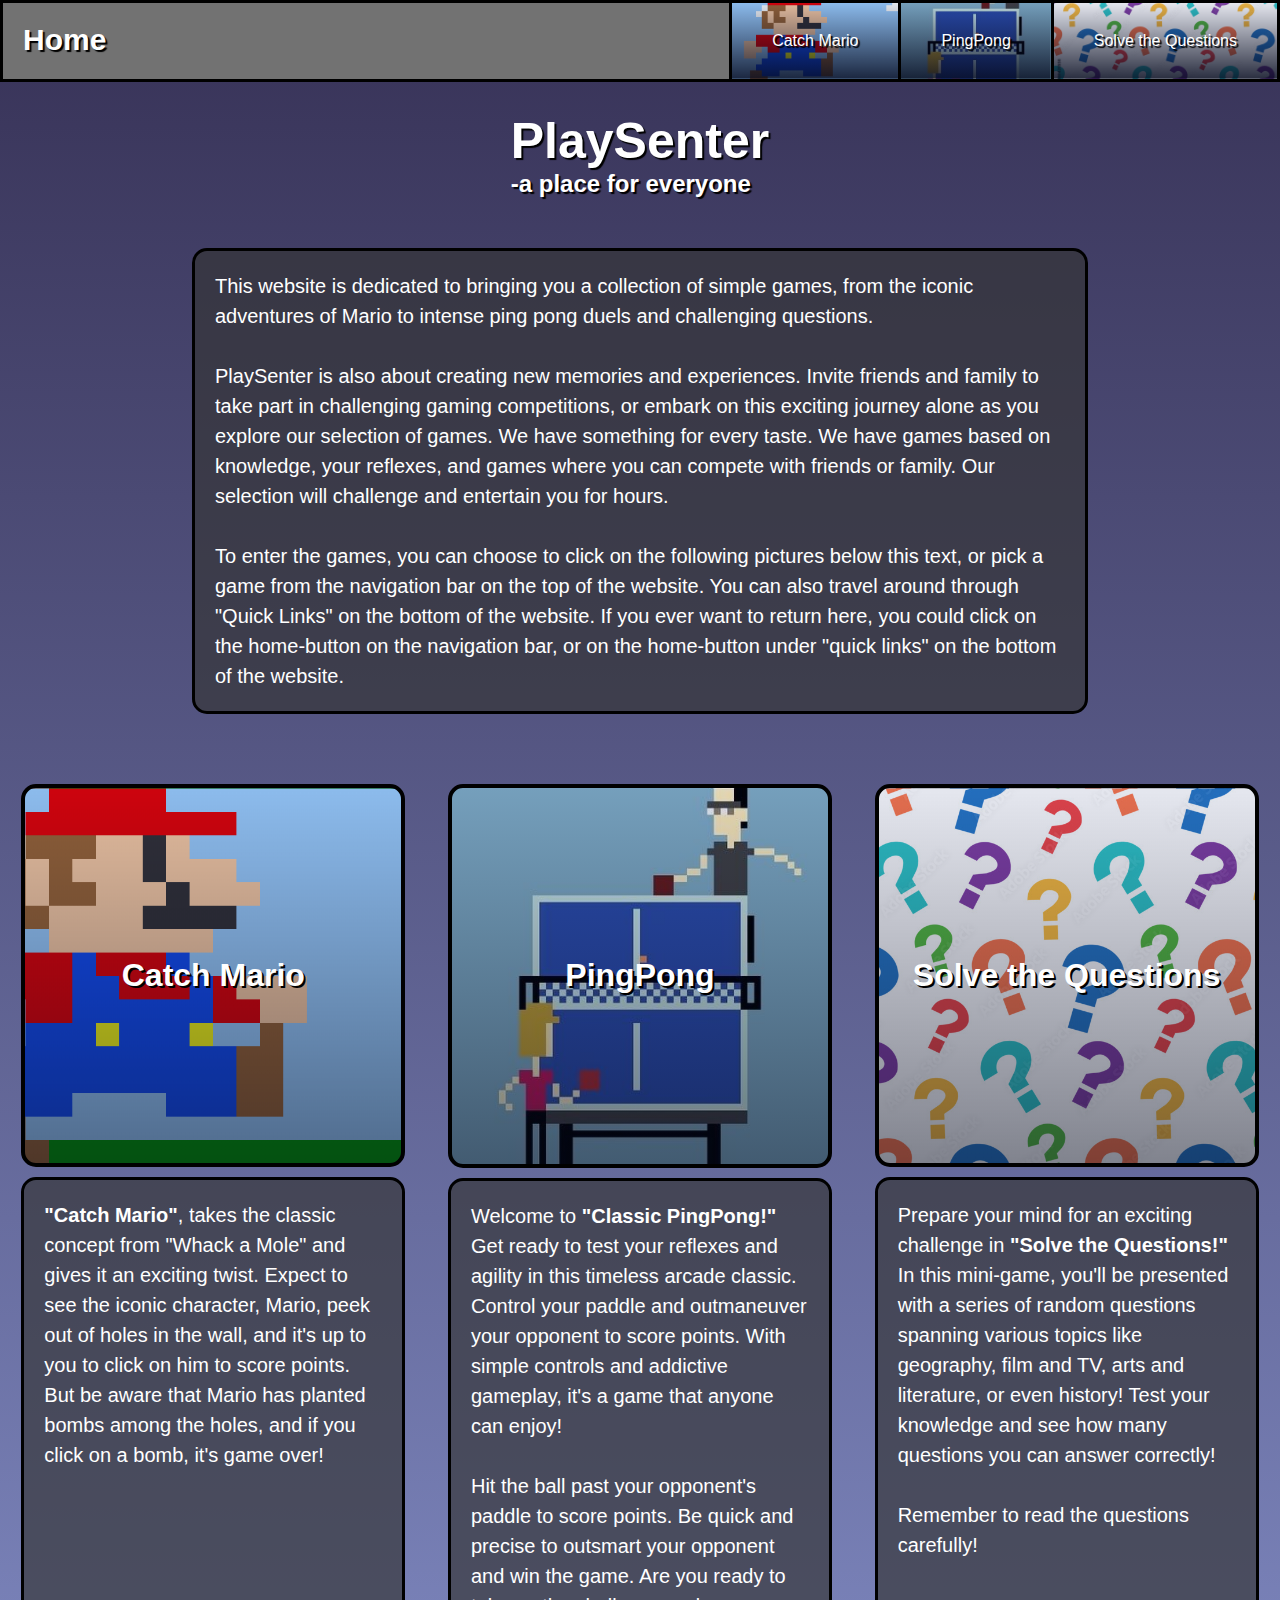
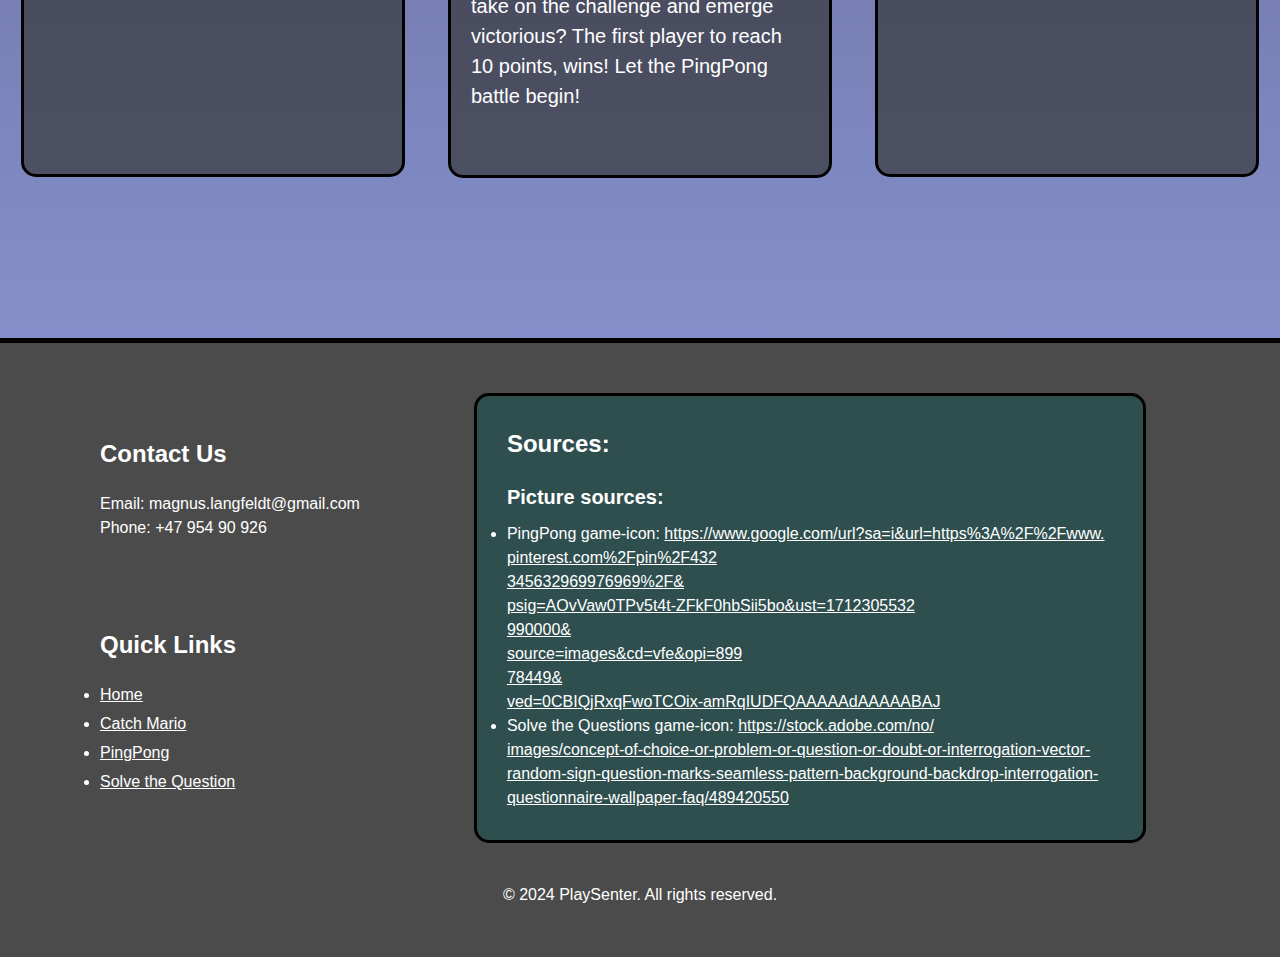
==== Index/index.html @ 9bac4416 "Rename Index.html to index.html" ====
<!DOCTYPE html>
<html lang="no">
<head>
    <meta charset="UTF-8">
    <meta name="viewport" content="width=device-width, initial-scale=1.0">
    <title>PlaySenter</title>
    <link rel="stylesheet" href="https://cdnjs.cloudflare.com/ajax/libs/font-awesome/6.4.2/css/all.min.css">
    <link rel="Stylesheet" href="../Common CSS/footer.css">
    <link rel="Stylesheet" href="./index.css">
    <link rel="Stylesheet" href="../Common CSS/navbar.css">
    
</head>
<body>
    <header>
        <nav1>
          <a href="index.html">Home</a>
          <i class="fa-solid fa-bars"></i>
        </nav1>
        <nav2>
          <a href="../Minigames/Catch Mario/Catch-Mario.html" id="navMario">Catch Mario</a>
          <a href="../Minigames/PingPong/PP.html" id="navPong">PingPong</a>
          <a href="../Minigames/Solve the Questions/Solve-the-Questions.html" id="navSolve">Solve the Questions</a>
        </nav2>
    </header>
    <main>
        <div id="margin-box">
            <div id="intro">
                <h1>PlaySenter</h1>
                <h2>-a place for everyone</h2>
            </div>
        </div>
        <div id="introducingText">
            <p>
                
                This website is dedicated to bringing you a collection of simple games, from the iconic adventures of Mario to intense ping pong duels and challenging questions.
            </p>
            <br>
            <p>
                PlaySenter is also about creating new memories and experiences. Invite friends and family to take part in challenging gaming competitions, or embark on this exciting journey alone as you explore our selection of games. We have something for every taste. We have games based on knowledge, your reflexes, and games where you can compete with friends or family. Our selection will challenge and entertain you for hours.
            </p>
            <br>
            <p>
                To enter the games, you can choose to click on the following pictures below this text, or pick a game from the navigation bar on the top of the website. You can also travel around through "Quick Links" on the bottom of the website. If you ever want to return here, you could click on the home-button on the navigation bar, or on the home-button under "quick links" on the bottom of the website.
            </p>
        </div>
        <div id="velg-spill">
            <div id="catchMario">
                <a href="../Minigames/Catch Mario/Catch-Mario.html">
                    <div id="mario">
                    <h3>Catch Mario</h3>
                    </div>
                </a>
                <p>
                    <b>"Catch Mario"</b>, takes the classic concept from "Whack a Mole" and gives it an exciting twist.
                    Expect to see the iconic character, Mario, peek out of holes in the wall, and it's up to you to click on him to score points. But be aware that Mario has planted bombs among the holes, and if you click on a bomb, it's game over!
                </p>
            </div>
            <div id="playPong">
                <a href="../Minigames/PingPong/PP.html">
                    <div id="PingPong">
                    <h3>PingPong</h3>
                    </div>
                </a>
                <p>
                    Welcome to <b>"Classic PingPong!"</b>
                     Get ready to test your reflexes and agility in this timeless arcade classic. Control your paddle and outmaneuver your opponent to score points. With simple controls and addictive gameplay, it's a game that anyone can enjoy!
                    <br>
                    <br>
                    Hit the ball past your opponent's paddle to score points.
                    Be quick and precise to outsmart your opponent and win the game.
                    Are you ready to take on the challenge and emerge victorious? The first player to reach 10 points, wins! Let the PingPong battle begin!
                </p>
            </div>
            <div id="questionS">
                <a href="../Minigames/Solve the Questions/Solve-the-Questions.html">
                    <div id="Questions">
                    <h3>Solve the Questions</h3>
                    </div>
                </a>
                <p>
                    Prepare your mind for an exciting challenge in <b>"Solve the Questions!"</b> In this mini-game, you'll be presented with a series of random questions spanning various topics like geography, film and TV, arts and literature, or even history! Test your knowledge and see how many questions you can answer correctly!
                    <br>
                    <br>
                    Remember to read the questions carefully!
                </p>
            </div>
    </main>
    <footer>
        <section-footer>
            <article-footer class="contact-us">
                <p class="title-footer">Contact Us</p>
                <p>Email: magnus.langfeldt@gmail.com</p>
                <p>Phone: +47 954 90 926</p>
            </article-footer>

            <article-footer class="sources">
                <p class="title-footer">Sources:</p>
                <p class="sourceKind"><b>Picture sources:</b></p>
                <ul>
                    <li>
                        PingPong game-icon: <a href="https://www.google.com/url?sa=i&url=https%3A%2F%2Fwww.pinterest.com%2Fpin%2F432345632969976969%2F&psig=AOvVaw0TPv5t4t-ZFkF0hbSii5bo&ust=1712305532990000&source=images&cd=vfe&opi=89978449&ved=0CBIQjRxqFwoTCOix-amRqIUDFQAAAAAdAAAAABAJ">https://www.google.com/url?sa=i&url=https%3A%2F%2Fwww.<br>pinterest.com%2Fpin%2F432<br>345632969976969%2F&<br>psig=AOvVaw0TPv5t4t-ZFkF0hbSii5bo&ust=1712305532<br>990000&<br>source=images&cd=vfe&opi=899<br>78449&<br>ved=0CBIQjRxqFwoTCOix-amRqIUDFQAAAAAdAAAAABAJ</a>
                    </li>
                    <li>
                        Solve the Questions game-icon: <a href="https://stock.adobe.com/no/images/concept-of-choice-or-problem-or-question-or-doubt-or-interrogation-vector-random-sign-question-marks-seamless-pattern-background-backdrop-interrogation-questionnaire-wallpaper-faq/489420550">https://stock.adobe.com/no/<br>images/concept-of-choice-or-problem-or-question-or-doubt-or-interrogation-vector-random-sign-question-marks-seamless-pattern-background-backdrop-interrogation-questionnaire-wallpaper-faq/489420550</a>
                    </li>
                </ul>
            </article-footer>

            <article-footer class="quick-links">
                <p class="title-footer">Quick Links</p>
                <ul class="footer-list">
                    <li class="footer-list-item">
                        <a href="index.html" class="links">Home</a>
                    </li>
                    <li class="footer-list-item">
                        <a href="../Minigames/Catch Mario/Catch-Mario.html" class="links">Catch Mario</a>
                    </li>
                    <li class="footer-list-item">
                        <a href="../Minigames/PingPong/PP.html" class="links">PingPong</a>
                    </li>
                    <li class="footer-list-item">
                        <a href="../Minigames/Solve the Questions/Solve-the-Questions.html" class="links">Solve the Question</a>
                    </li>
                </ul>
            </article-footer>
        </section-footer>
        <p class="footer-copyright">&copy; 2024 PlaySenter. All rights reserved.</p>
    </footer>
    
    <script src="../Common Javascript/navbar.js"></script>
</body>
</html>
---- Common CSS/footer.css ----
footer * {
  line-height: 1.5;
}

/*Container for the footer*/
footer {
    background-color: rgb(75, 75, 75);
    color: white;
    border-top: 5px solid black;
    padding: 50px;
    gap: 20px;
    margin: 0;
    margin-top: 150px;
}

footer p {
  color: white
}
  
/*Container for the items in the footer*/
section-footer {
  display: grid;
  grid-template-areas: 
  "contact-us sources"
  "quick-links sources"
}
  
/*Container for individual items in the footer*/
article-footer {
  padding: 30px;
  width: 360px;
  margin: auto auto auto 20px;
}

.quick-links, .contact-us {
  width: fit-content
}
  
/*Generel styling*/
.title-footer {
  font-size: 24px;
  font-weight: bold;
  margin-bottom: 20px;
  text-align: left;
}
  
/*Contact us section*/
.contact-us {
  grid-area: contact-us;
}
.contact-us > p {
  text-align: left;
}
  
/*About us section*/
.sources {
  grid-area: sources;
  border: 3px solid rgb(0, 0, 0);
  padding: 30px;
  border-radius: 15px;
  background-color: darkslategray;
  width: 80%;
  margin: auto auto;
}
.sources * {
  color: white;
}
.sources li {
  text-align: left;
}  

/*Quick links section*/
.quick-links {
  grid-area: quick-links;
}
  
.links {
  color:white;
}
  
.footer-list-item {
  margin-bottom: 5px;
  text-decoration: underline;
  text-align: left;
}
  
/*Copyrigth text*/
.footer-copyright {
  margin: auto auto;
  margin-top: 40px;
  text-align: center;
}

.sourceKind {
  text-align: left;
  font-size: 20px; 
  margin: 10px; 
  margin-left: 0;
}

/*Screen between 0px and 440px*/
@media (max-width: 529px) {
  section-footer {
    display: grid;
    grid-template-areas: 
    "contact-us"
    "sources"
    "quick-links";
    margin: 0 0;
    text-align: left;
  }
  footer {
    padding: 15px;
  }
  .sources {
    width: fit-content;
    margin: auto 20px;
  }
  .sources > ul {
    padding-left: 0
  }
  
  article-footer {
    padding: 30px;
    width: 100%;
    margin: auto 15px;
  }
}
  
/*Screen between 440px and 930px*/
@media (min-width: 529px) and (max-width: 930px) {
  footer {
    padding: 35px;
  }

  article-footer, .sources {
    margin: auto auto auto 10px;
  }
  
  section-footer {
    display: grid;
    grid-template-areas:    
    "contact-us"
    "sources"
    "quick-links";
    margin: auto auto;
  }
}
---- Index/index.css ----
* {
    margin: 0;
    padding: 0;
    box-sizing: border-box;
    text-align: center;
    font-family: Arial, Helvetica, sans-serif;
}

h1, h2 {
    text-shadow: 2px 2px 1px black;
    color: white;
}
body {
    background: linear-gradient(rgba(20, 14, 57, 0.852), rgba(93, 120, 228, 0.6));
}

#velg-spill > div > a > div {
    background-position: center;
    background-size: cover;
    border: 4px solid black;
    border-radius: 15px;
    transition: 0.5s;
    margin-left: auto;
    margin-right: auto;
    width: 90%;
    aspect-ratio: 1 / 1;
    display: flex;
    justify-content: center;
    align-items: center;
}

#mario {
    background-image: linear-gradient(rgba(0, 20, 98, 0.1), rgba(4,9,30,0.5)), url("../Media/Index/Mario.png");

}
#PingPong {
    background-image: linear-gradient(rgba(0, 20, 98, 0.1), rgba(4,9,30,0.5)), url("../Media/Index/PingPong.jpeg");
}
#Questions {
    background-image: linear-gradient(rgba(0, 20, 98, 0.1), rgba(4,9,30,0.5)), url("../Media/Index/Question.jpeg");
}

#velg-spill > div > a > div > h3 {
    text-shadow: 2px 2px 0px black;
}

#mario:hover, #mario:active {
    background-image: linear-gradient(rgba(23, 20, 51, 0.674), rgba(255, 0, 0, 0.5)), url("../Media/Index/Mario.png");
}
#PingPong:hover, #PingPong:active {
    background-image: linear-gradient(rgba(23, 20, 51, 0.674), rgba(255, 0, 0, 0.5)), url("../Media/Index/PingPong.jpeg");
}
#Questions:hover, #Questions:active {
    background-image: linear-gradient(rgba(23, 20, 51, 0.674), rgba(255, 0, 0, 0.5)), url("../Media/Index/Question.jpeg");
}

#velg-spill a {
    text-decoration: none;
    margin: 20px 0;
}

h1 {
    font-size: 50px;
    margin-top: 30px;
}
#intro {
    display: flex;
    flex-direction: column;
    align-items: flex-start;
    justify-content: center;
}
#margin-box {
    display: flex;
    justify-content: center;
}

#introducingText {
    border: 3px solid black;
    border-radius: 15px;
    padding: 20px;
    margin: 50px;
    margin-left: 15%;
    margin-right: 15%;
}
#introducingText, #velg-spill > div > p {
    background-color: rgba(51, 51, 51, 0.663);
    color: white;
    font-size: 20px;
    line-height: 1.5;
}
#introducingText > p {
    text-align: left;
}
#velg-spill {
    display: grid;
    grid-template-columns: 1fr 1fr 1fr;
    margin-top: 70px;
}
#velg-spill > div > p {
    border: 3px solid black;
    border-radius: 15px;
    width: 90%;
    height: 600px;
    margin: 10px auto;
    padding: 20px;
    text-align: left;
}
#velg-spill > div > a > div > h3 {
    font-size: 200%;
}
#velg-spill h3 {
    color: white;
}

@media (max-width: 1100px) {
    #introducingText > p {
        margin: 5px;
        font-size: 100%;
    }
    #velg-spill > div > p {
        font-size: 100%;
    }
}
@media (max-width: 785px) {
    #velg-spill {
        grid-template-columns: 1fr;
        width: fit-content;
    }
    #velg-spill > div {
        width: 90%;
        margin: 0 auto;
    }
    #introducingText {
        width: 80%;
        margin-left: auto;
        margin-right: auto;
    }
    #velg-spill > div > p {
        height: fit-content;
    }
}
---- Common CSS/navbar.css ----
header * {
    margin: 0;
    padding: 0;
    box-sizing: border-box;
    text-align: center;
}
/*Header*/
header {
    display: flex;
    justify-content: space-between;
    background-color: rgb(114, 114, 114);
    border: 3px solid black;
}
  
header a {
    color: rgb(255, 255, 255);
    text-decoration: none;
    padding: 20px;
    text-shadow: 2px 2px 1px black;
}
  
header a:hover, header a:active {
    background-image: linear-gradient(#00000099, rgba(251, 22, 22, 0.6));
}
#navMario {
    background-image: linear-gradient(rgba(0, 20, 98, 0.1), rgba(4, 9, 30, 0.849)), url("../Media/Index/Mario.png");
    background-position: center;
    background-size: cover;
    border-left: 3px solid black;
}
#navMario:hover {
    background-image: linear-gradient(rgba(0, 0, 0, 0.6), rgba(251, 22, 22, 0.6)), url("../Media/Index/Mario.png");
}

#navPong {
    background-image: linear-gradient(rgba(0, 20, 98, 0.1), rgba(4, 9, 30, 0.849)), url("../Media/Index/PingPong.jpeg");
    background-position: center;
    background-size: cover;
    border-left: 3px solid black;
}
#navPong:hover {
    background-image: linear-gradient(rgba(0, 0, 0, 0.6), rgba(251, 22, 22, 0.6)), url("../Media/Index/PingPong.jpeg");
}

#navSolve {
    background-image: linear-gradient(rgba(0, 20, 98, 0.1), rgba(4, 9, 30, 0.849)), url("../Media/Index/Question.jpeg");
    background-position: center;
    background-size: cover;
    border-left: 3px solid black;
}
#navSolve:hover {
    background-image: linear-gradient(rgba(0, 0, 0, 0.6), rgba(251, 22, 22, 0.6)), url("../Media/Index/Question.jpeg");
}
  
/*Home button*/
header nav1 {
    display: flex;
    justify-content: space-between;
    border-bottom: none;
}
  
header nav1 a {
    font-weight: bold;
    font-size: 30px;
    height: 75.5px;
}
  
header nav2 {
    display: flex;
}
  
header nav2 a{
    padding-left: 40px;
    padding-right: 40px;
    display: flex;
    justify-content: center;
    align-items: center;
}
  
  /*Hamburger-menue*/
.fa-bars{
    color: white;
    font-size: 40px;
    padding: 5px 20px;
    display: none;
    margin: auto 0;
    height: 75.5px;
}
.fa-bars:hover {
    background-image: linear-gradient(rgba(0, 0, 0, 0.6), rgba(251, 22, 22, 0.6))
}
  
/*Screen smaller than 600px*/
@media(max-width: 745px){
    /*Header*/
    header{
        flex-direction: column;
    }
  
    header nav2 {
        display: none;
    }
  
    header nav2.show {
        display: flex;
        flex-direction: column;
        text-align: center;
        width: 100%;
    }
  
    /*Hamburger-menue*/
    .fa-bars {
        display: flex;
        align-items: center;
    }
  
    .fa-bars:active {
        background-color: rgb(200, 0, 0);
    }
    header nav2 a{
        font-size: 30px;
        border-bottom: 3px solid black;
    }
    #navSolve {
        border-bottom: none;
    }
    header > nav2 > #navMario, header > nav2 > #navPong, header > nav2 > #navSolve {
        border-left: none;
    }
    header > nav2 > #navMario {
        border-top: 3px solid black;
    }
}
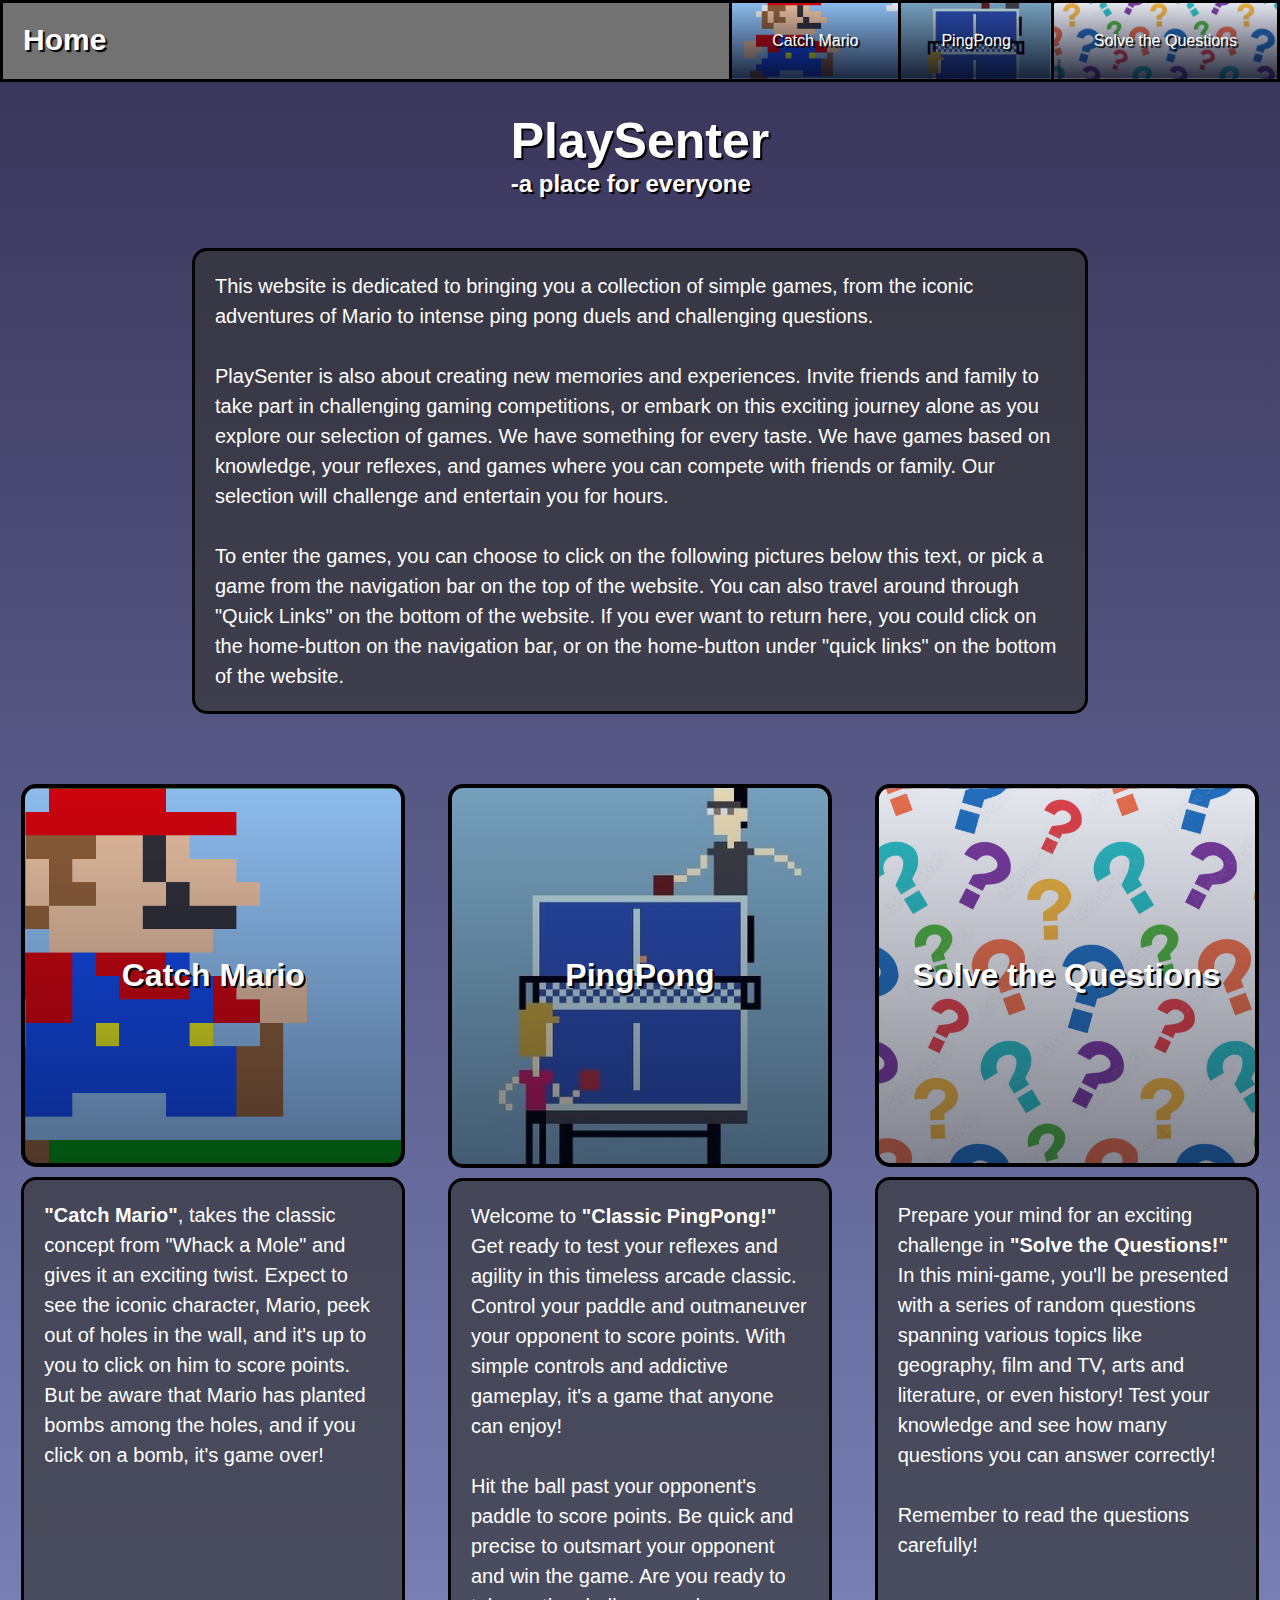
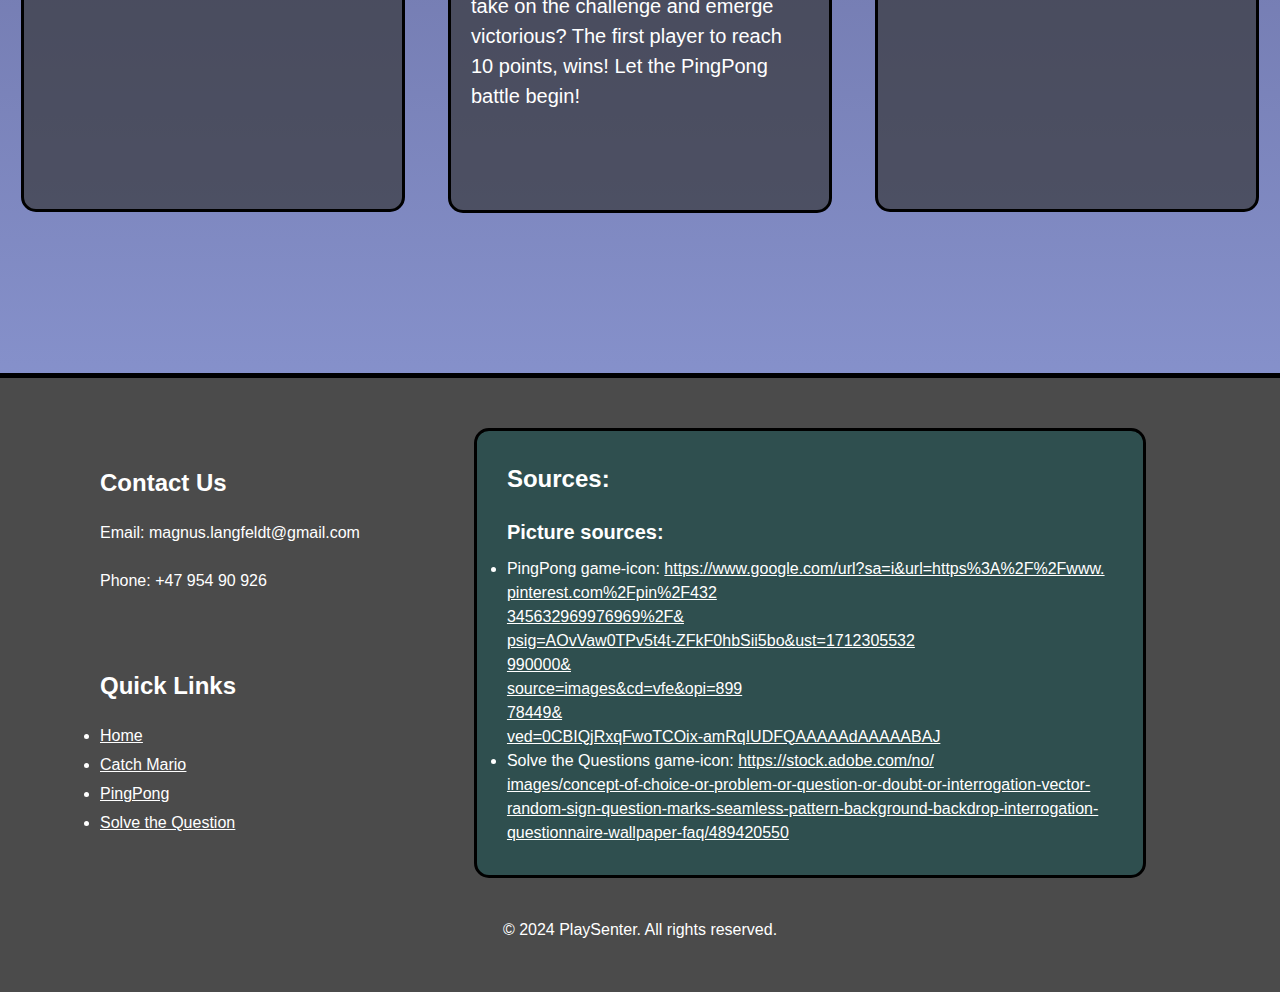
==== commit 69c9fd8f: "Final" ====
--- a/Index/index.html
+++ b/Index/index.html
@@ -90,6 +90,7 @@
             <article-footer class="contact-us">
                 <p class="title-footer">Contact Us</p>
                 <p>Email: magnus.langfeldt@gmail.com</p>
+                <br>
                 <p>Phone: +47 954 90 926</p>
             </article-footer>
 
@@ -129,4 +130,4 @@
     
     <script src="../Common Javascript/navbar.js"></script>
 </body>
-</html>
+</html>--- a/Index/index.css
+++ b/Index/index.css
@@ -100,7 +100,7 @@
     border: 3px solid black;
     border-radius: 15px;
     width: 90%;
-    height: 600px;
+    height: 635px;
     margin: 10px auto;
     padding: 20px;
     text-align: left;
@@ -138,4 +138,4 @@
     #velg-spill > div > p {
         height: fit-content;
     }
-}
+}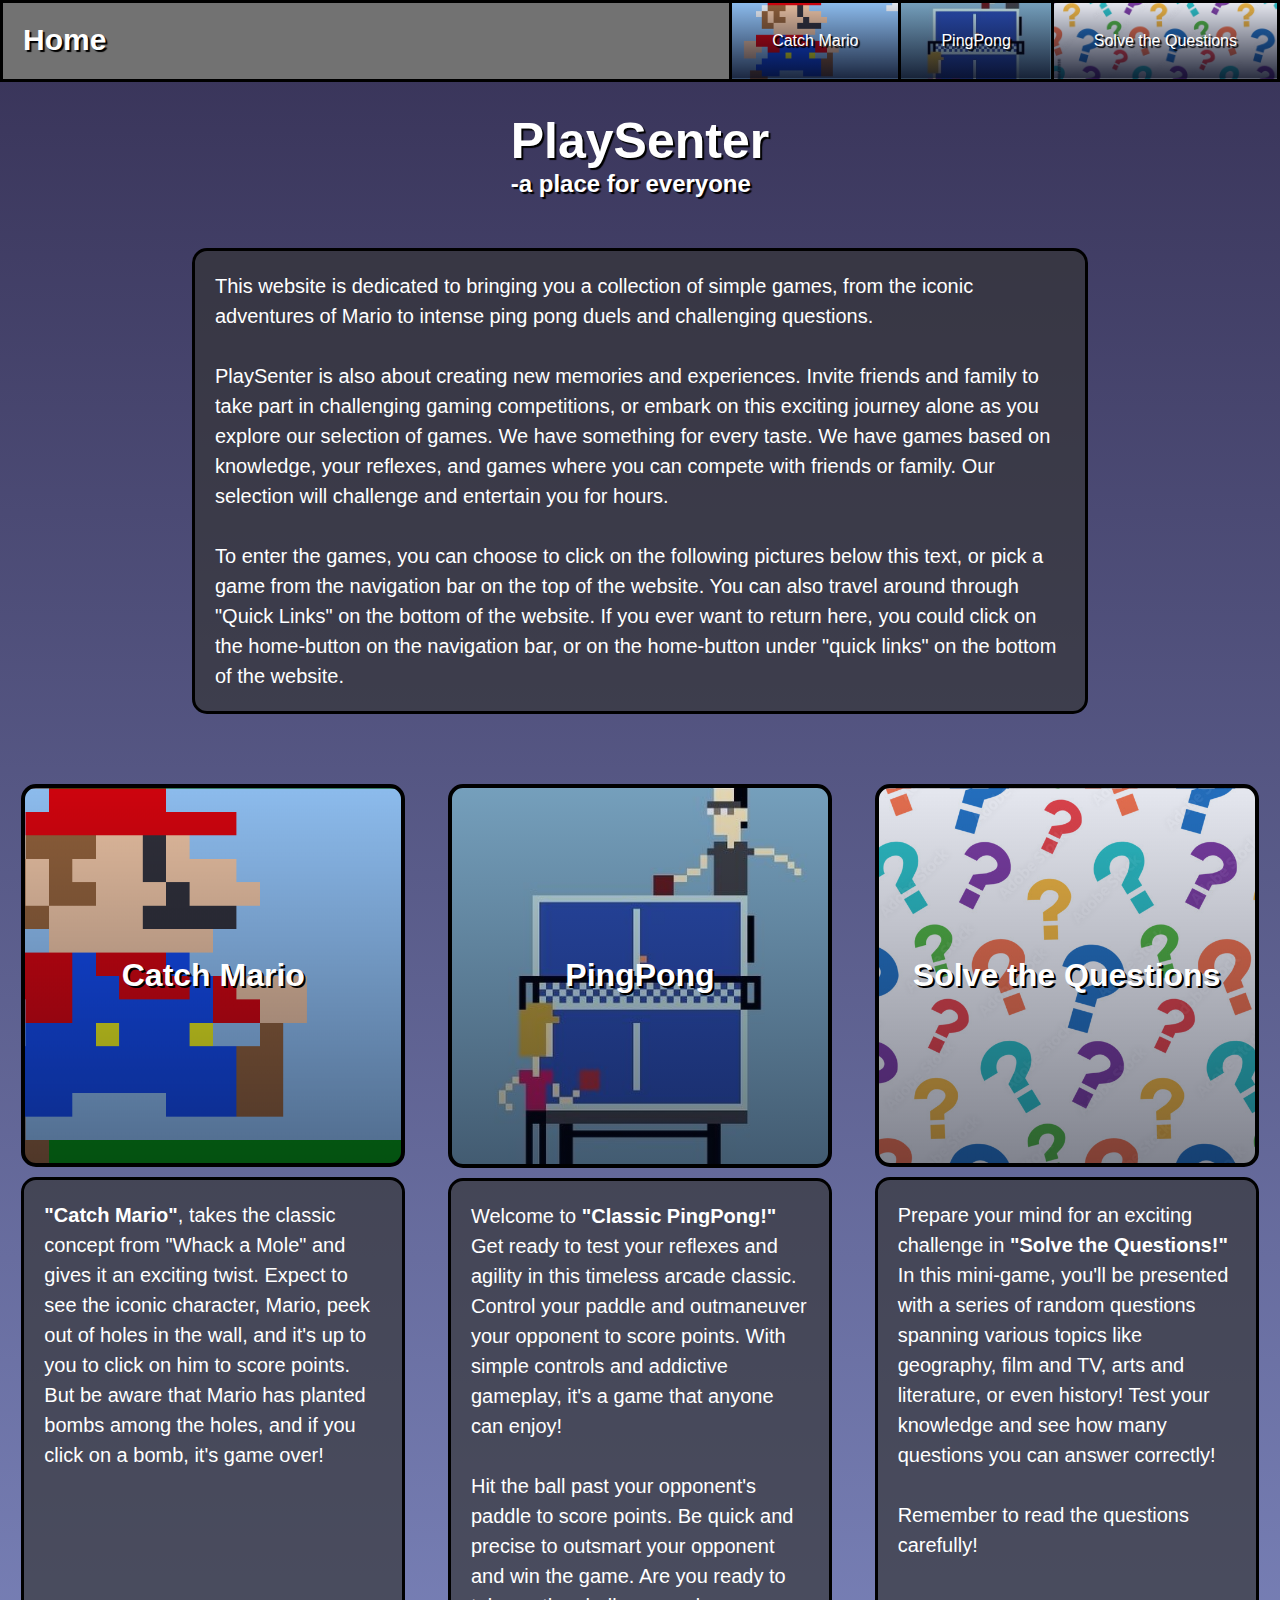
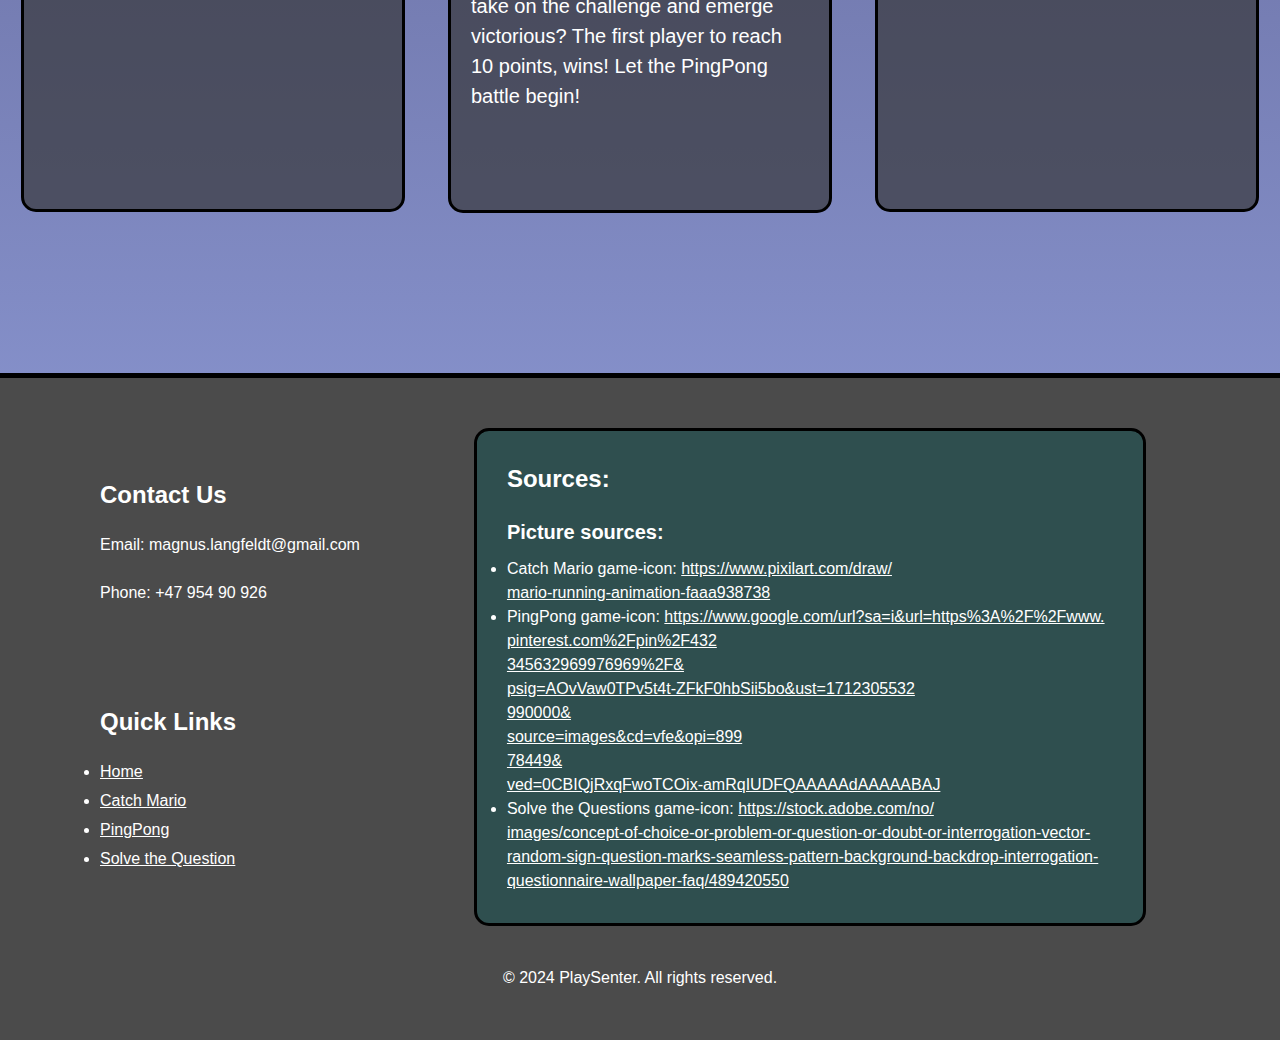
==== commit caebbfdb: "Final" ====
--- a/Index/index.html
+++ b/Index/index.html
@@ -13,12 +13,12 @@
 <body>
     <header>
         <nav1>
-          <a href="index.html">Home</a>
+          <a href="./index.html">Home</a>
           <i class="fa-solid fa-bars"></i>
         </nav1>
         <nav2>
           <a href="../Minigames/Catch Mario/Catch-Mario.html" id="navMario">Catch Mario</a>
-          <a href="../Minigames/PingPong/PP.html" id="navPong">PingPong</a>
+          <a href="../Minigames/PingPong/PingPong.html" id="navPong">PingPong</a>
           <a href="../Minigames/Solve the Questions/Solve-the-Questions.html" id="navSolve">Solve the Questions</a>
         </nav2>
     </header>
@@ -56,7 +56,7 @@
                 </p>
             </div>
             <div id="playPong">
-                <a href="../Minigames/PingPong/PP.html">
+                <a href="../Minigames/PingPong/PingPong.html">
                     <div id="PingPong">
                     <h3>PingPong</h3>
                     </div>
@@ -99,6 +99,9 @@
                 <p class="sourceKind"><b>Picture sources:</b></p>
                 <ul>
                     <li>
+                        Catch Mario game-icon: <a href="https://www.pixilart.com/draw/mario-running-animation-faaa938738">https://www.pixilart.com/draw/<br>mario-running-animation-faaa938738</a>
+                    </li>
+                    <li>
                         PingPong game-icon: <a href="https://www.google.com/url?sa=i&url=https%3A%2F%2Fwww.pinterest.com%2Fpin%2F432345632969976969%2F&psig=AOvVaw0TPv5t4t-ZFkF0hbSii5bo&ust=1712305532990000&source=images&cd=vfe&opi=89978449&ved=0CBIQjRxqFwoTCOix-amRqIUDFQAAAAAdAAAAABAJ">https://www.google.com/url?sa=i&url=https%3A%2F%2Fwww.<br>pinterest.com%2Fpin%2F432<br>345632969976969%2F&<br>psig=AOvVaw0TPv5t4t-ZFkF0hbSii5bo&ust=1712305532<br>990000&<br>source=images&cd=vfe&opi=899<br>78449&<br>ved=0CBIQjRxqFwoTCOix-amRqIUDFQAAAAAdAAAAABAJ</a>
                     </li>
                     <li>
@@ -117,7 +120,7 @@
                         <a href="../Minigames/Catch Mario/Catch-Mario.html" class="links">Catch Mario</a>
                     </li>
                     <li class="footer-list-item">
-                        <a href="../Minigames/PingPong/PP.html" class="links">PingPong</a>
+                        <a href="../Minigames/PingPong/PingPong.html" class="links">PingPong</a>
                     </li>
                     <li class="footer-list-item">
                         <a href="../Minigames/Solve the Questions/Solve-the-Questions.html" class="links">Solve the Question</a>
--- a/Index/index.css
+++ b/Index/index.css
@@ -42,6 +42,7 @@
 
 #velg-spill > div > a > div > h3 {
     text-shadow: 2px 2px 0px black;
+    margin: 0 20px;
 }
 
 #mario:hover, #mario:active {
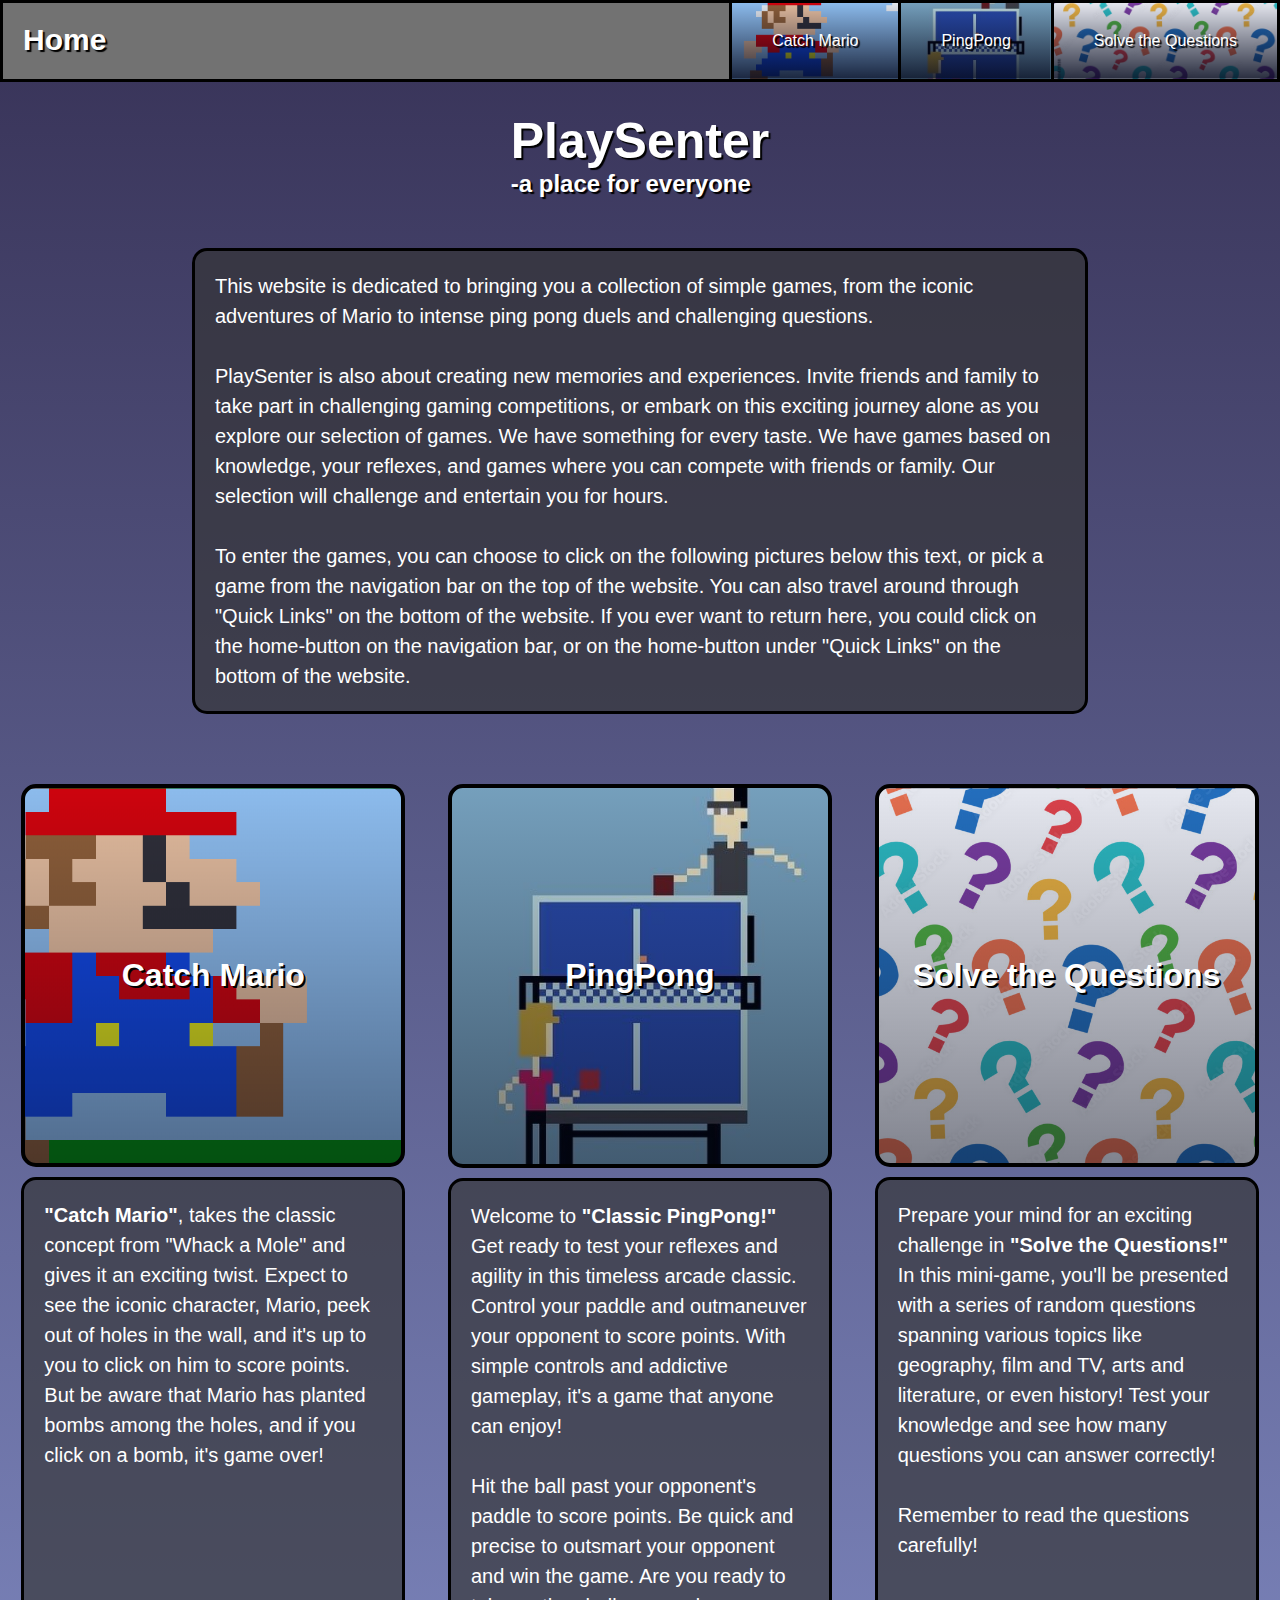
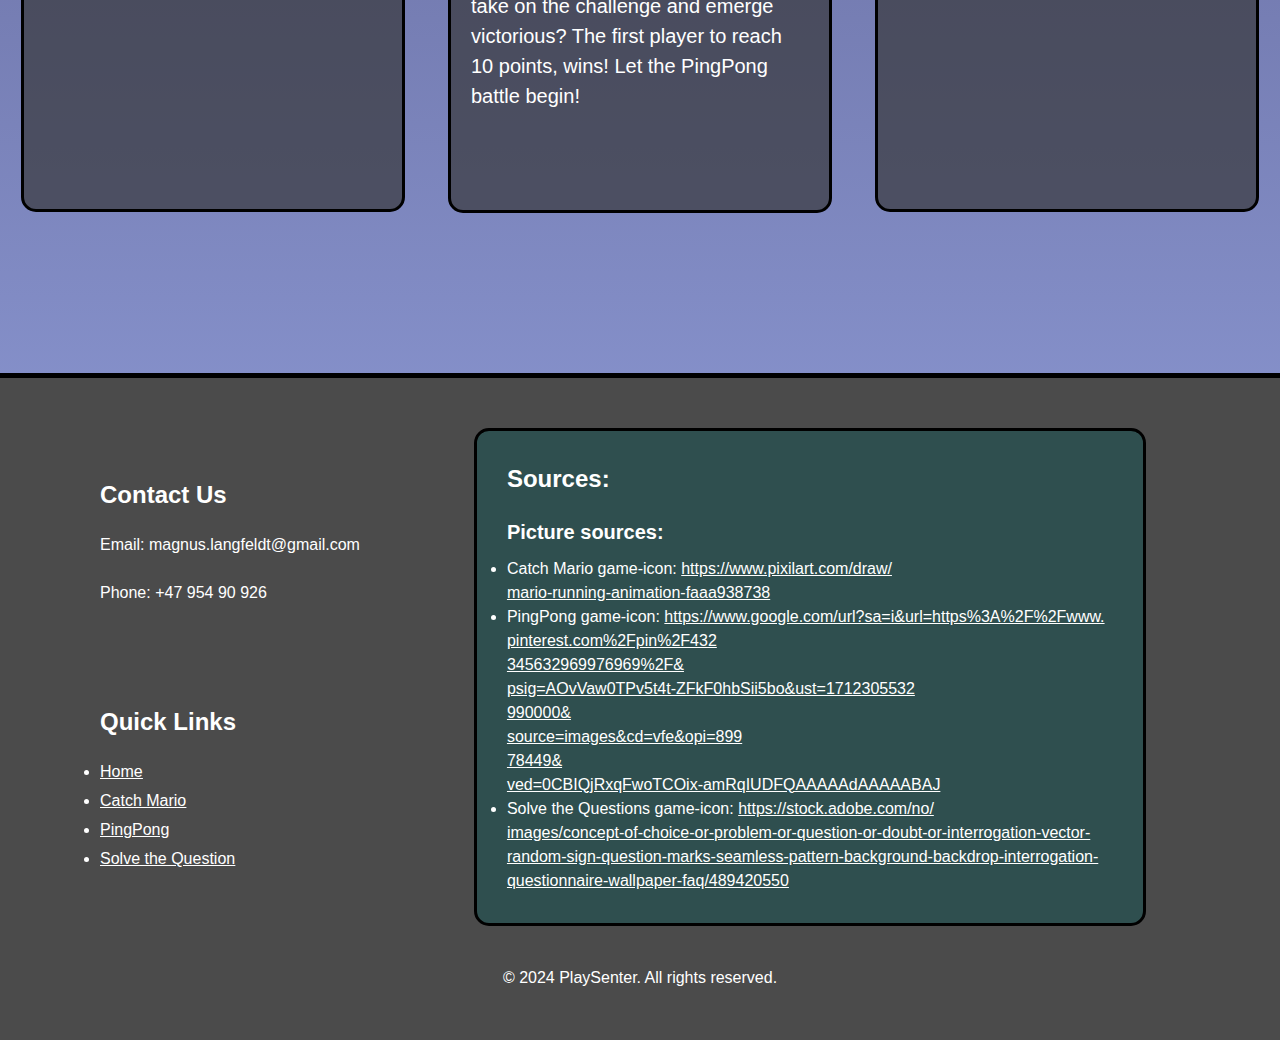
==== commit 5d0889e4: "Final" ====
--- a/Index/index.html
+++ b/Index/index.html
@@ -40,7 +40,7 @@
             </p>
             <br>
             <p>
-                To enter the games, you can choose to click on the following pictures below this text, or pick a game from the navigation bar on the top of the website. You can also travel around through "Quick Links" on the bottom of the website. If you ever want to return here, you could click on the home-button on the navigation bar, or on the home-button under "quick links" on the bottom of the website.
+                To enter the games, you can choose to click on the following pictures below this text, or pick a game from the navigation bar on the top of the website. You can also travel around through "Quick Links" on the bottom of the website. If you ever want to return here, you could click on the home-button on the navigation bar, or on the home-button under "Quick Links" on the bottom of the website.
             </p>
         </div>
         <div id="velg-spill">
